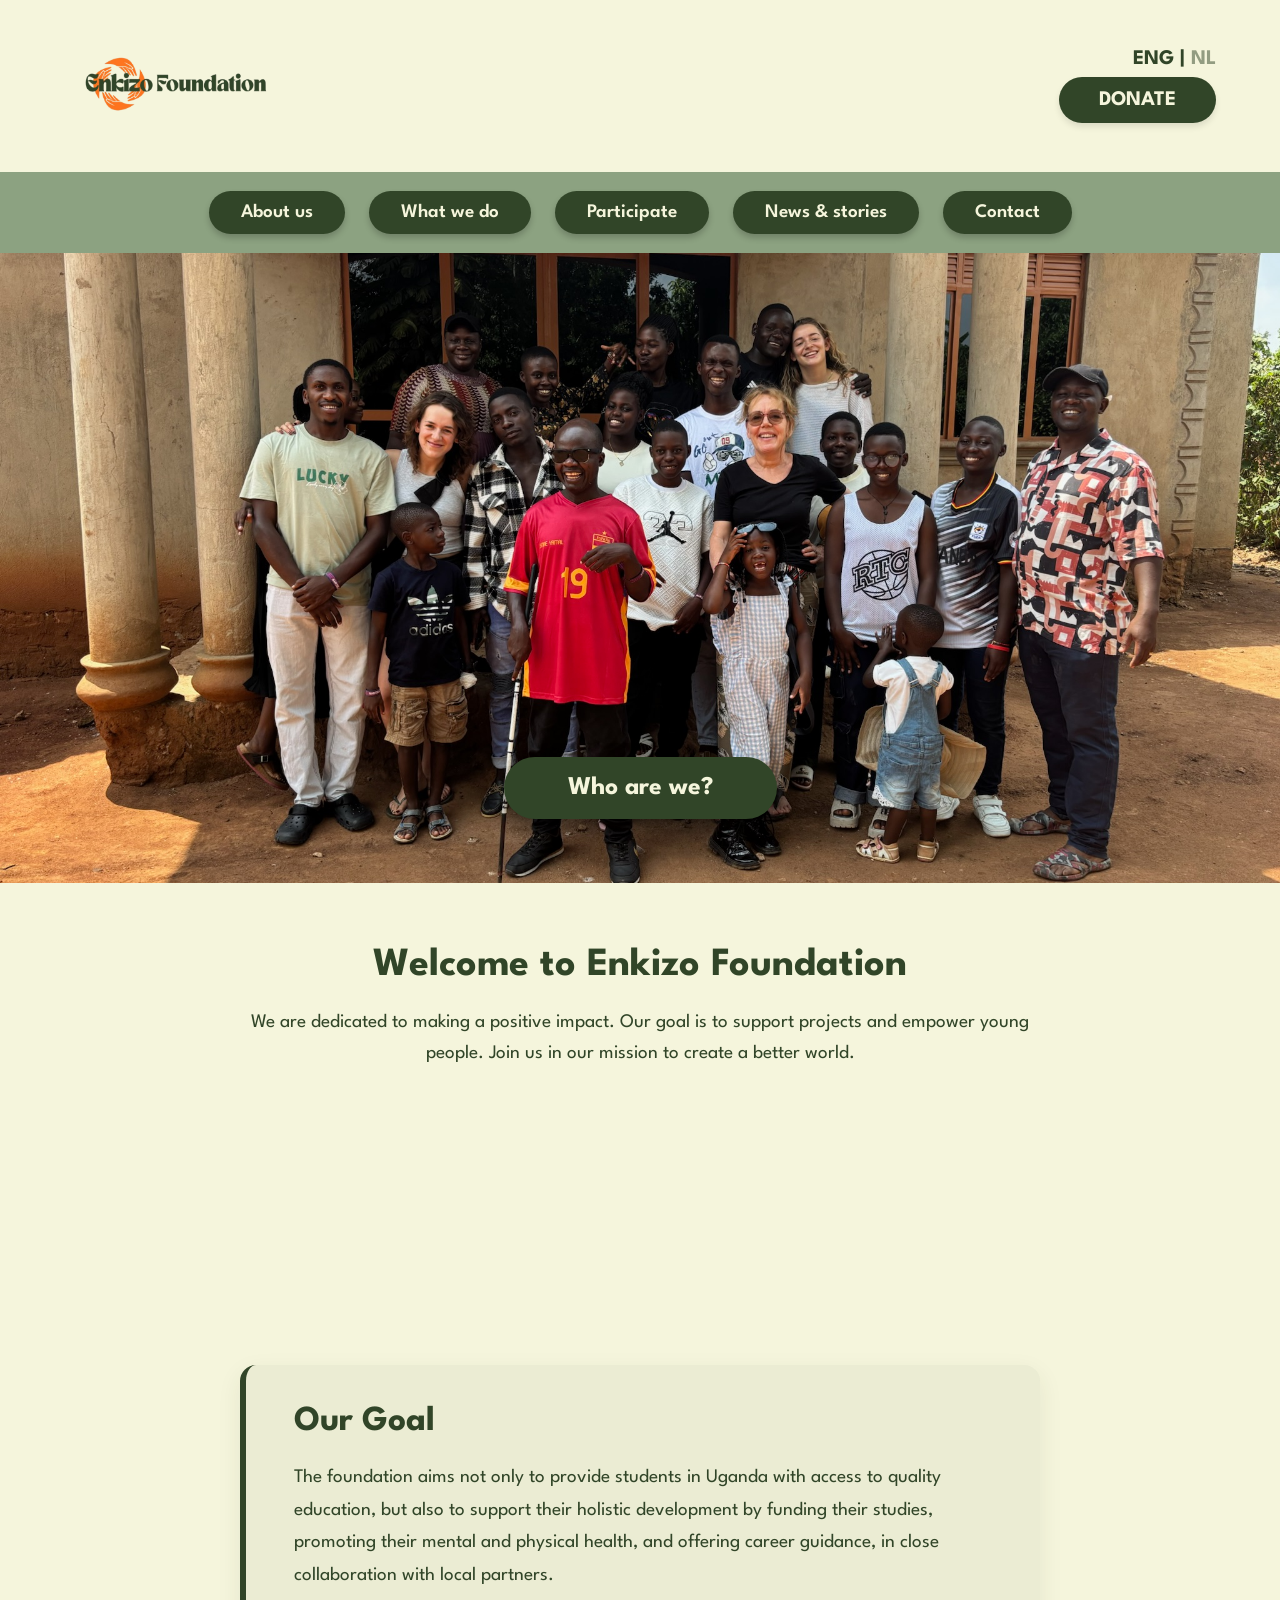
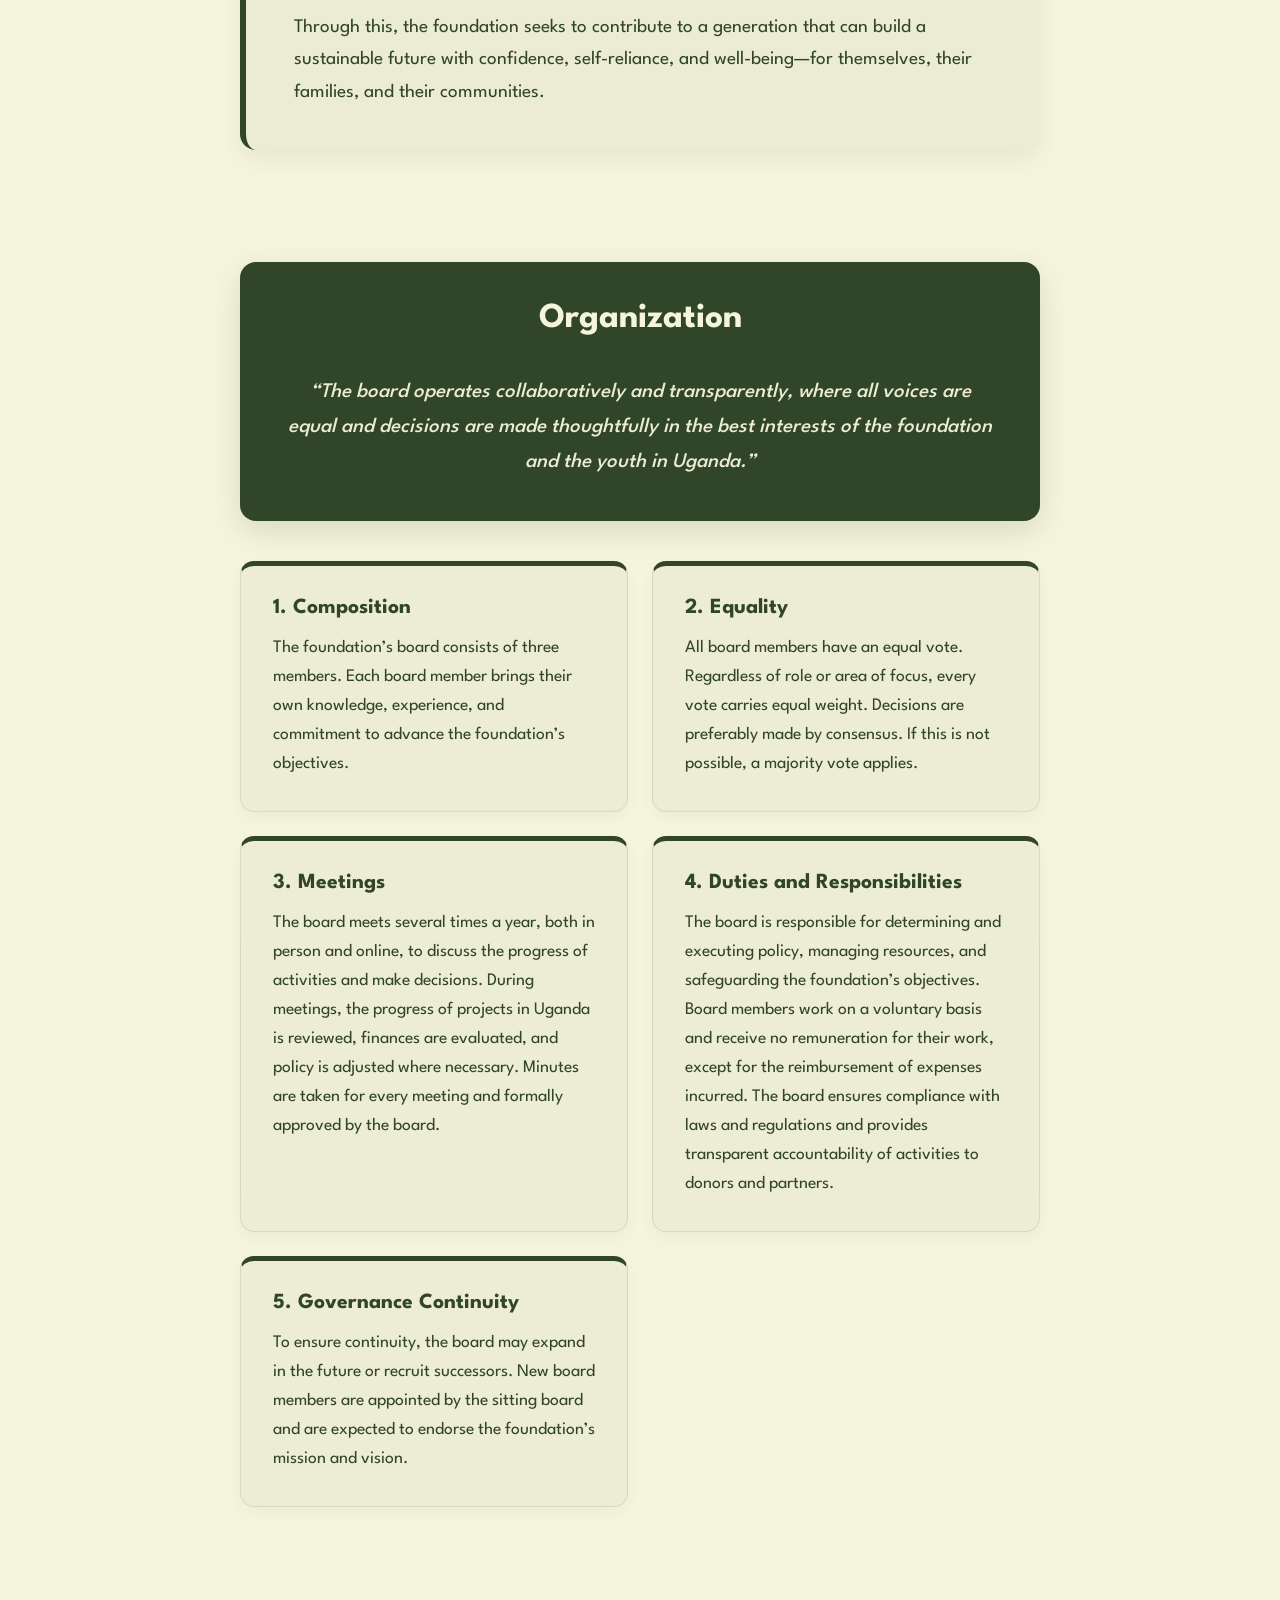
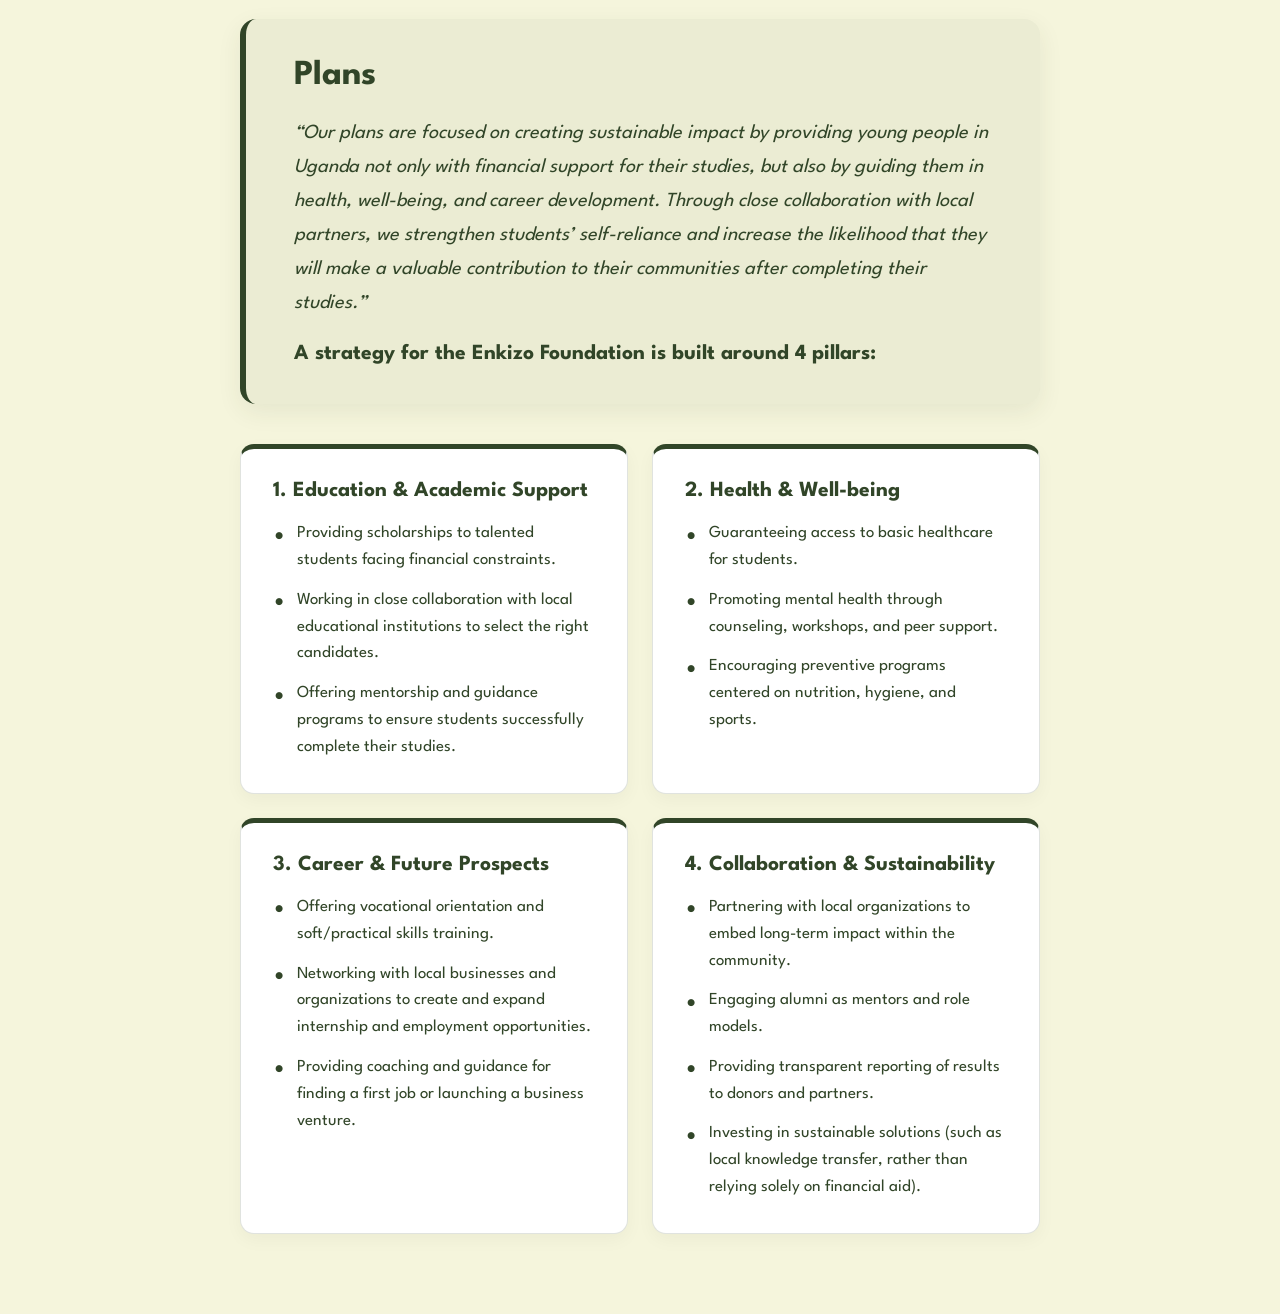
==== about.html @ b283cabc "finished about section" ====
<!DOCTYPE html>
<html lang="en">
<head>
    <meta charset="UTF-8">
    <meta name="viewport" content="width=device-width, initial-scale=1.0">
    <title>About Us - Enkizo Foundation</title>
    <link rel="stylesheet" href="style.css">
    <link href="https://fonts.googleapis.com/css2?family=League+Spartan:wght@400;500;600;700&display=swap" rel="stylesheet">
</head>
<body>
    <header class="top-bar">
        <div class="logo-container">
            <a href="index.html"><img src="assets/logo.png" alt="Enkizo Foundation Logo" class="logo"></a>
        </div>
        <div class="header-right">
            <div class="language-toggle">
                <span id="lang-eng" class="lang-btn active">ENG</span> | <span id="lang-nl" class="lang-btn">NL</span>
            </div>
            <button class="donate-btn" id="donate-btn">DONATE</button>
        </div>
    </header>
    
    <nav class="main-nav">
        <div class="nav-item">
            <button class="nav-btn" id="nav-about">About us</button>
            <div class="dropdown">
                <a href="about.html#goal" id="sub-goal">Our goal</a>
                <a href="about.html#org" id="sub-org">Organization</a>
                <a href="about.html#plans" id="sub-plans">Plans</a>
            </div>
        </div>
        <div class="nav-item">
            <button class="nav-btn" id="nav-what">What we do</button>
            <div class="dropdown">
                <a href="what-we-do.html#projects" id="sub-projects">Projects</a>
                <a href="what-we-do.html#youth" id="sub-youth">The Young People</a>
            </div>
        </div>
        <div class="nav-item">
            <button class="nav-btn" id="nav-participate">Participate</button>
            <div class="dropdown">
                <a href="participate.html#one-time" id="sub-onetime">One-time Donation</a>
                <a href="participate.html#donor" id="sub-donor">become a donor</a>
            </div>
        </div>
        <div class="nav-item">
            <button class="nav-btn" id="nav-news">News & stories</button>
            <div class="dropdown">
                <a href="news.html#photos" id="sub-photos">Photos</a>
                <a href="news.html#videos" id="sub-videos">videos</a>
                <a href="news.html#stories" id="sub-stories">Stories</a>
            </div>
        </div>
        <div class="nav-item">
            <a href="contact.html" class="nav-btn-link"><button class="nav-btn" id="nav-contact">Contact</button></a>
        </div>
    </nav>

    <main class="hero-section">
        <div class="hero-content">
            <a href="about.html"><button class="who-btn" id="who-btn">Who are we?</button></a>
        </div>
    </main>

    <section class="content-section" id="about">
        <div class="container">
            <h2 id="about-us-heading">Welcome to Enkizo Foundation</h2>
            <p id="about-us-text">We are dedicated to making a positive impact. Our goal is to support projects and empower young people. Join us in our mission to create a better world.</p>
        </div>
    </section>

    <!-- Subsection: Our Goal -->
    <section class="goal-section" id="goal">
        <div class="container">
            <div class="goal-card">
                <h2 id="goal-heading" class="section-title">Our Goal</h2>
                <div class="goal-content">
                    <p id="goal-p1" class="goal-text">The foundation aims not only to provide students in Uganda with access to quality education, but also to support their holistic development by funding their studies, promoting their mental and physical health, and offering career guidance, in close collaboration with local partners.</p>
                    <p id="goal-p2" class="goal-text">Through this, the foundation seeks to contribute to a generation that can build a sustainable future with confidence, self-reliance, and well-being—for themselves, their families, and their communities.</p>
                </div>
            </div>
        </div>
    </section>

    <!-- Subsection: Organization -->
    <section class="org-section" id="org">
        <div class="container">
            <div class="org-header-card">
                <h2 id="org-heading" class="section-title">Organization</h2>
                <blockquote id="org-quote" class="org-quote">
                    “The board operates collaboratively and transparently, where all voices are equal and decisions are made thoughtfully in the best interests of the foundation and the youth in Uganda.”
                </blockquote>
            </div>

            <div class="org-grid">
                <div class="org-card">
                    <h3 id="org-item1-title" class="org-card-title">1. Composition</h3>
                    <p id="org-item1-text" class="org-card-text">The foundation’s board consists of three members. Each board member brings their own knowledge, experience, and commitment to advance the foundation’s objectives.</p>
                </div>
                <div class="org-card">
                    <h3 id="org-item2-title" class="org-card-title">2. Equality</h3>
                    <p id="org-item2-text" class="org-card-text">All board members have an equal vote. Regardless of role or area of focus, every vote carries equal weight. Decisions are preferably made by consensus. If this is not possible, a majority vote applies.</p>
                </div>
                <div class="org-card">
                    <h3 id="org-item3-title" class="org-card-title">3. Meetings</h3>
                    <p id="org-item3-text" class="org-card-text">The board meets several times a year, both in person and online, to discuss the progress of activities and make decisions. During meetings, the progress of projects in Uganda is reviewed, finances are evaluated, and policy is adjusted where necessary. Minutes are taken for every meeting and formally approved by the board.</p>
                </div>
                <div class="org-card">
                    <h3 id="org-item4-title" class="org-card-title">4. Duties and Responsibilities</h3>
                    <p id="org-item4-text" class="org-card-text">The board is responsible for determining and executing policy, managing resources, and safeguarding the foundation’s objectives. Board members work on a voluntary basis and receive no remuneration for their work, except for the reimbursement of expenses incurred. The board ensures compliance with laws and regulations and provides transparent accountability of activities to donors and partners.</p>
                </div>
                <div class="org-card">
                    <h3 id="org-item5-title" class="org-card-title">5. Governance Continuity</h3>
                    <p id="org-item5-text" class="org-card-text">To ensure continuity, the board may expand in the future or recruit successors. New board members are appointed by the sitting board and are expected to endorse the foundation’s mission and vision.</p>
                </div>
            </div>
        </div>
    </section>

    <!-- Subsection: Plans -->
    <section class="plans-section" id="plans">
        <div class="container">
            <div class="plans-header-card">
                <h2 id="plans-heading" class="section-title">Plans</h2>
                <blockquote id="plans-quote" class="plans-quote">
                    “Our plans are focused on creating sustainable impact by providing young people in Uganda not only with financial support for their studies, but also by guiding them in health, well-being, and career development. Through close collaboration with local partners, we strengthen students’ self-reliance and increase the likelihood that they will make a valuable contribution to their communities after completing their studies.”
                </blockquote>
                <p id="plans-subheading" class="plans-subheading">A strategy for the Enkizo Foundation is built around 4 pillars:</p>
            </div>

            <div class="plans-grid">
                <div class="pillar-card">
                    <h3 id="pillar1-title" class="pillar-title">1. Education & Academic Support</h3>
                    <ul class="pillar-list">
                        <li id="pillar1-item1">Providing scholarships to talented students facing financial constraints.</li>
                        <li id="pillar1-item2">Working in close collaboration with local educational institutions to select the right candidates.</li>
                        <li id="pillar1-item3">Offering mentorship and guidance programs to ensure students successfully complete their studies.</li>
                    </ul>
                </div>

                <div class="pillar-card">
                    <h3 id="pillar2-title" class="pillar-title">2. Health & Well-being</h3>
                    <ul class="pillar-list">
                        <li id="pillar2-item1">Guaranteeing access to basic healthcare for students.</li>
                        <li id="pillar2-item2">Promoting mental health through counseling, workshops, and peer support.</li>
                        <li id="pillar2-item3">Encouraging preventive programs centered on nutrition, hygiene, and sports.</li>
                    </ul>
                </div>

                <div class="pillar-card">
                    <h3 id="pillar3-title" class="pillar-title">3. Career & Future Prospects</h3>
                    <ul class="pillar-list">
                        <li id="pillar3-item1">Offering vocational orientation and soft/practical skills training.</li>
                        <li id="pillar3-item2">Networking with local businesses and organizations to create and expand internship and employment opportunities.</li>
                        <li id="pillar3-item3">Providing coaching and guidance for finding a first job or launching a business venture.</li>
                    </ul>
                </div>

                <div class="pillar-card">
                    <h3 id="pillar4-title" class="pillar-title">4. Collaboration & Sustainability</h3>
                    <ul class="pillar-list">
                        <li id="pillar4-item1">Partnering with local organizations to embed long-term impact within the community.</li>
                        <li id="pillar4-item2">Engaging alumni as mentors and role models.</li>
                        <li id="pillar4-item3">Providing transparent reporting of results to donors and partners.</li>
                        <li id="pillar4-item4">Investing in sustainable solutions (such as local knowledge transfer, rather than relying solely on financial aid).</li>
                    </ul>
                </div>
            </div>
        </div>
    </section>

    <script src="script.js"></script>
</body>
</html>
---- style.css ----
:root {
    --primary-green: #314528;
    --beige: #f5f5dc;
    --text-color: #314528;
    --nav-bg: #8ca281;
}

html {
    scroll-behavior: smooth;
}

* {
    box-sizing: border-box;
    margin: 0;
    padding: 0;
}

body {
    font-family: 'League Spartan', sans-serif;
    background-color: var(--beige);
    color: var(--text-color);
}

.top-bar {
    display: flex;
    justify-content: space-between;
    align-items: center;
    padding: 1.5rem 4rem;
    background-color: var(--beige);
}

.logo-container .logo {
    height: 120px;
    object-fit: contain;
}

.header-right {
    display: flex;
    flex-direction: column;
    align-items: flex-end;
    gap: 0.5rem;
}

.language-toggle {
    font-size: 1.3rem;
    font-weight: 700;
}

.lang-btn {
    opacity: 0.5;
    cursor: pointer;
    transition: opacity 0.3s;
}

.lang-btn.active {
    opacity: 1;
}

.donate-btn {
    background-color: var(--primary-green);
    color: var(--beige);
    border: none;
    padding: 0.8rem 2.5rem;
    font-size: 1.3rem;
    font-weight: 700;
    border-radius: 40px;
    cursor: pointer;
    font-family: 'League Spartan', sans-serif;
    box-shadow: 0 4px 6px rgba(0,0,0,0.1);
    transition: transform 0.2s, box-shadow 0.2s;
}

.donate-btn:hover {
    transform: translateY(-2px);
    box-shadow: 0 6px 12px rgba(0,0,0,0.15);
}

.main-nav {
    display: flex;
    justify-content: center;
    gap: 1.5rem;
    background-color: var(--nav-bg);
    padding: 1.2rem;
}

.nav-item {
    position: relative;
}

.nav-btn {
    background-color: var(--primary-green);
    color: var(--beige);
    border: none;
    padding: 0.8rem 2rem;
    font-size: 1.2rem;
    font-weight: 600;
    border-radius: 30px;
    cursor: pointer;
    font-family: 'League Spartan', sans-serif;
    box-shadow: 0 4px 6px rgba(0,0,0,0.2);
    transition: background-color 0.3s;
}

.nav-btn:hover {
    background-color: #24351d;
}

.dropdown {
    display: none;
    position: absolute;
    top: 100%;
    left: 50%;
    transform: translateX(-50%);
    background-color: transparent;
    min-width: 200px;
    z-index: 10;
    margin-top: 15px;
    gap: 10px;
}

.nav-item .dropdown.show {
    display: flex;
    flex-direction: column;
}

.dropdown a {
    background-color: var(--primary-green);
    color: var(--beige);
    padding: 0.8rem 2rem;
    text-decoration: none;
    display: block;
    text-align: center;
    font-size: 1.2rem;
    font-weight: 600;
    border-radius: 30px;
    box-shadow: 0 4px 6px rgba(0,0,0,0.2);
    transition: background-color 0.3s;
    font-family: 'League Spartan', sans-serif;
}

.dropdown a:hover {
    background-color: #24351d;
}

.hero-section {
    height: 70vh;
    min-height: 500px;
    background-image: url('assets/bg.png');
    background-size: cover;
    background-position: center;
    display: flex;
    align-items: flex-end;
    justify-content: center;
    padding-bottom: 4rem;
    position: relative;
}

.who-btn {
    background-color: var(--primary-green);
    color: var(--beige);
    border: none;
    padding: 1.2rem 4rem;
    font-size: 1.6rem;
    font-weight: 700;
    border-radius: 40px;
    cursor: pointer;
    font-family: 'League Spartan', sans-serif;
    box-shadow: 0 10px 20px rgba(0,0,0,0.5); /* Shade effect requested */
    transition: transform 0.3s, box-shadow 0.3s;
}

.who-btn:hover {
    transform: translateY(-4px);
    box-shadow: 0 15px 25px rgba(0,0,0,0.6);
}

.content-section {
    padding: 4rem 2rem;
    text-align: center;
    background-color: var(--beige);
    min-height: 50vh;
}

.container {
    max-width: 800px;
    margin: 0 auto;
}

.content-section h2 {
    font-size: 2.5rem;
    margin-bottom: 1.5rem;
    color: var(--primary-green);
}

.content-section p {
    font-size: 1.2rem;
    line-height: 1.6;
}

/* Our Goal Section */
.goal-section {
    padding: 2rem 2rem 5rem 2rem;
    background-color: var(--beige);
}

.goal-card {
    background-color: rgba(49, 69, 40, 0.05);
    border-left: 6px solid var(--primary-green);
    border-radius: 16px;
    padding: 2.5rem 3rem;
    box-shadow: 0 8px 24px rgba(49, 69, 40, 0.08);
    text-align: left;
    transition: transform 0.3s ease, box-shadow 0.3s ease;
}

.goal-card:hover {
    transform: translateY(-3px);
    box-shadow: 0 12px 32px rgba(49, 69, 40, 0.12);
}

.section-title {
    font-size: 2.2rem;
    color: var(--primary-green);
    margin-bottom: 1.5rem;
    position: relative;
    display: inline-block;
}

.goal-content {
    display: flex;
    flex-direction: column;
    gap: 1.2rem;
}

.goal-text {
    font-size: 1.2rem;
    line-height: 1.7;
    color: var(--text-color);
}

/* Organization Section */
.org-section {
    padding: 2rem 2rem 5rem 2rem;
    background-color: var(--beige);
}

.org-header-card {
    background-color: var(--primary-green);
    color: var(--beige);
    border-radius: 16px;
    padding: 2.5rem 3rem;
    box-shadow: 0 10px 30px rgba(49, 69, 40, 0.15);
    margin-bottom: 2.5rem;
    text-align: center;
}

.org-header-card .section-title {
    color: var(--beige);
}

.org-quote {
    font-size: 1.3rem;
    font-style: italic;
    line-height: 1.7;
    margin-top: 1rem;
    opacity: 0.95;
    font-weight: 500;
}

.org-grid {
    display: grid;
    grid-template-columns: repeat(auto-fit, minmax(320px, 1fr));
    gap: 1.5rem;
}

.org-card {
    background-color: rgba(49, 69, 40, 0.04);
    border: 1px solid rgba(49, 69, 40, 0.12);
    border-top: 5px solid var(--primary-green);
    border-radius: 14px;
    padding: 2rem;
    box-shadow: 0 6px 18px rgba(0, 0, 0, 0.04);
    display: flex;
    flex-direction: column;
    gap: 1rem;
    transition: transform 0.3s ease, box-shadow 0.3s ease;
}

.org-card:hover {
    transform: translateY(-4px);
    box-shadow: 0 12px 28px rgba(49, 69, 40, 0.12);
}

.org-card-title {
    font-size: 1.35rem;
    color: var(--primary-green);
    font-weight: 700;
}

.org-card-text {
    font-size: 1.1rem;
    line-height: 1.65;
    color: var(--text-color);
}

/* Plans Section */
.plans-section {
    padding: 2rem 2rem 5rem 2rem;
    background-color: var(--beige);
}

.plans-header-card {
    background-color: rgba(49, 69, 40, 0.05);
    border-left: 6px solid var(--primary-green);
    border-radius: 16px;
    padding: 2.5rem 3rem;
    box-shadow: 0 8px 24px rgba(49, 69, 40, 0.08);
    margin-bottom: 2.5rem;
    text-align: left;
}

.plans-quote {
    font-size: 1.25rem;
    font-style: italic;
    line-height: 1.7;
    color: var(--text-color);
    margin-bottom: 1.5rem;
}

.plans-subheading {
    font-size: 1.35rem;
    font-weight: 700;
    color: var(--primary-green);
}

.plans-grid {
    display: grid;
    grid-template-columns: repeat(auto-fit, minmax(320px, 1fr));
    gap: 1.5rem;
}

.pillar-card {
    background-color: #ffffff;
    border: 1px solid rgba(49, 69, 40, 0.15);
    border-top: 5px solid var(--primary-green);
    border-radius: 14px;
    padding: 2rem;
    box-shadow: 0 6px 18px rgba(0, 0, 0, 0.04);
    display: flex;
    flex-direction: column;
    gap: 1.2rem;
    transition: transform 0.3s ease, box-shadow 0.3s ease;
}

.pillar-card:hover {
    transform: translateY(-4px);
    box-shadow: 0 12px 28px rgba(49, 69, 40, 0.12);
}

.pillar-title {
    font-size: 1.35rem;
    color: var(--primary-green);
    font-weight: 700;
}

.pillar-list {
    list-style-type: none;
    padding-left: 0;
    display: flex;
    flex-direction: column;
    gap: 0.8rem;
}

.pillar-list li {
    font-size: 1.05rem;
    line-height: 1.6;
    color: var(--text-color);
    position: relative;
    padding-left: 1.5rem;
}

.pillar-list li::before {
    content: "•";
    color: var(--primary-green);
    font-weight: bold;
    font-size: 1.4rem;
    position: absolute;
    left: 0;
    top: -0.1rem;
}

/* Responsive design */
@media screen and (max-width: 768px) {
    .top-bar {
        flex-direction: column;
        padding: 1.5rem;
        gap: 1.5rem;
    }
    
    .header-right {
        flex-wrap: wrap;
        justify-content: center;
        gap: 1rem;
    }

    .main-nav {
        flex-direction: column;
        align-items: stretch;
        gap: 0.5rem;
        padding: 1rem;
    }

    .nav-btn {
        width: 100%;
        padding: 1rem;
        border-radius: 10px;
    }

    .dropdown {
        position: static;
        transform: none;
        width: 100%;
        box-shadow: none;
        margin-top: 0.5rem;
        display: none;
        background-color: transparent;
    }
    
    .nav-item .dropdown.show {
        display: flex;
    }
    
    .dropdown a {
        width: 100%;
        padding: 1rem;
        border-radius: 10px;
    }

    .hero-section {
        height: 50vh;
        min-height: 400px;
        padding-bottom: 2rem;
    }
    
    .who-btn {
        padding: 1rem 2rem;
        font-size: 1.2rem;
    }

    .goal-section {
        padding: 1.5rem 1rem 3rem 1rem;
    }

    .goal-card {
        padding: 1.5rem;
        border-left-width: 4px;
    }

    .section-title {
        font-size: 1.8rem;
    }

    .goal-text {
        font-size: 1.05rem;
    }

    .org-section {
        padding: 1.5rem 1rem 3rem 1rem;
    }

    .org-header-card {
        padding: 1.5rem 1.25rem;
    }

    .org-quote {
        font-size: 1.1rem;
    }

    .org-grid {
        grid-template-columns: 1fr;
    }

    .org-card {
        padding: 1.35rem;
    }

    .org-card-title {
        font-size: 1.25rem;
    }

    .org-card-text {
        font-size: 1rem;
    }

    .plans-section {
        padding: 1.5rem 1rem 3rem 1rem;
    }

    .plans-header-card {
        padding: 1.5rem 1.25rem;
        border-left-width: 4px;
    }

    .plans-quote {
        font-size: 1.05rem;
    }

    .plans-subheading {
        font-size: 1.15rem;
    }

    .plans-grid {
        grid-template-columns: 1fr;
    }

    .pillar-card {
        padding: 1.35rem;
    }

    .pillar-title {
        font-size: 1.2rem;
    }

    .pillar-list li {
        font-size: 0.98rem;
    }
}
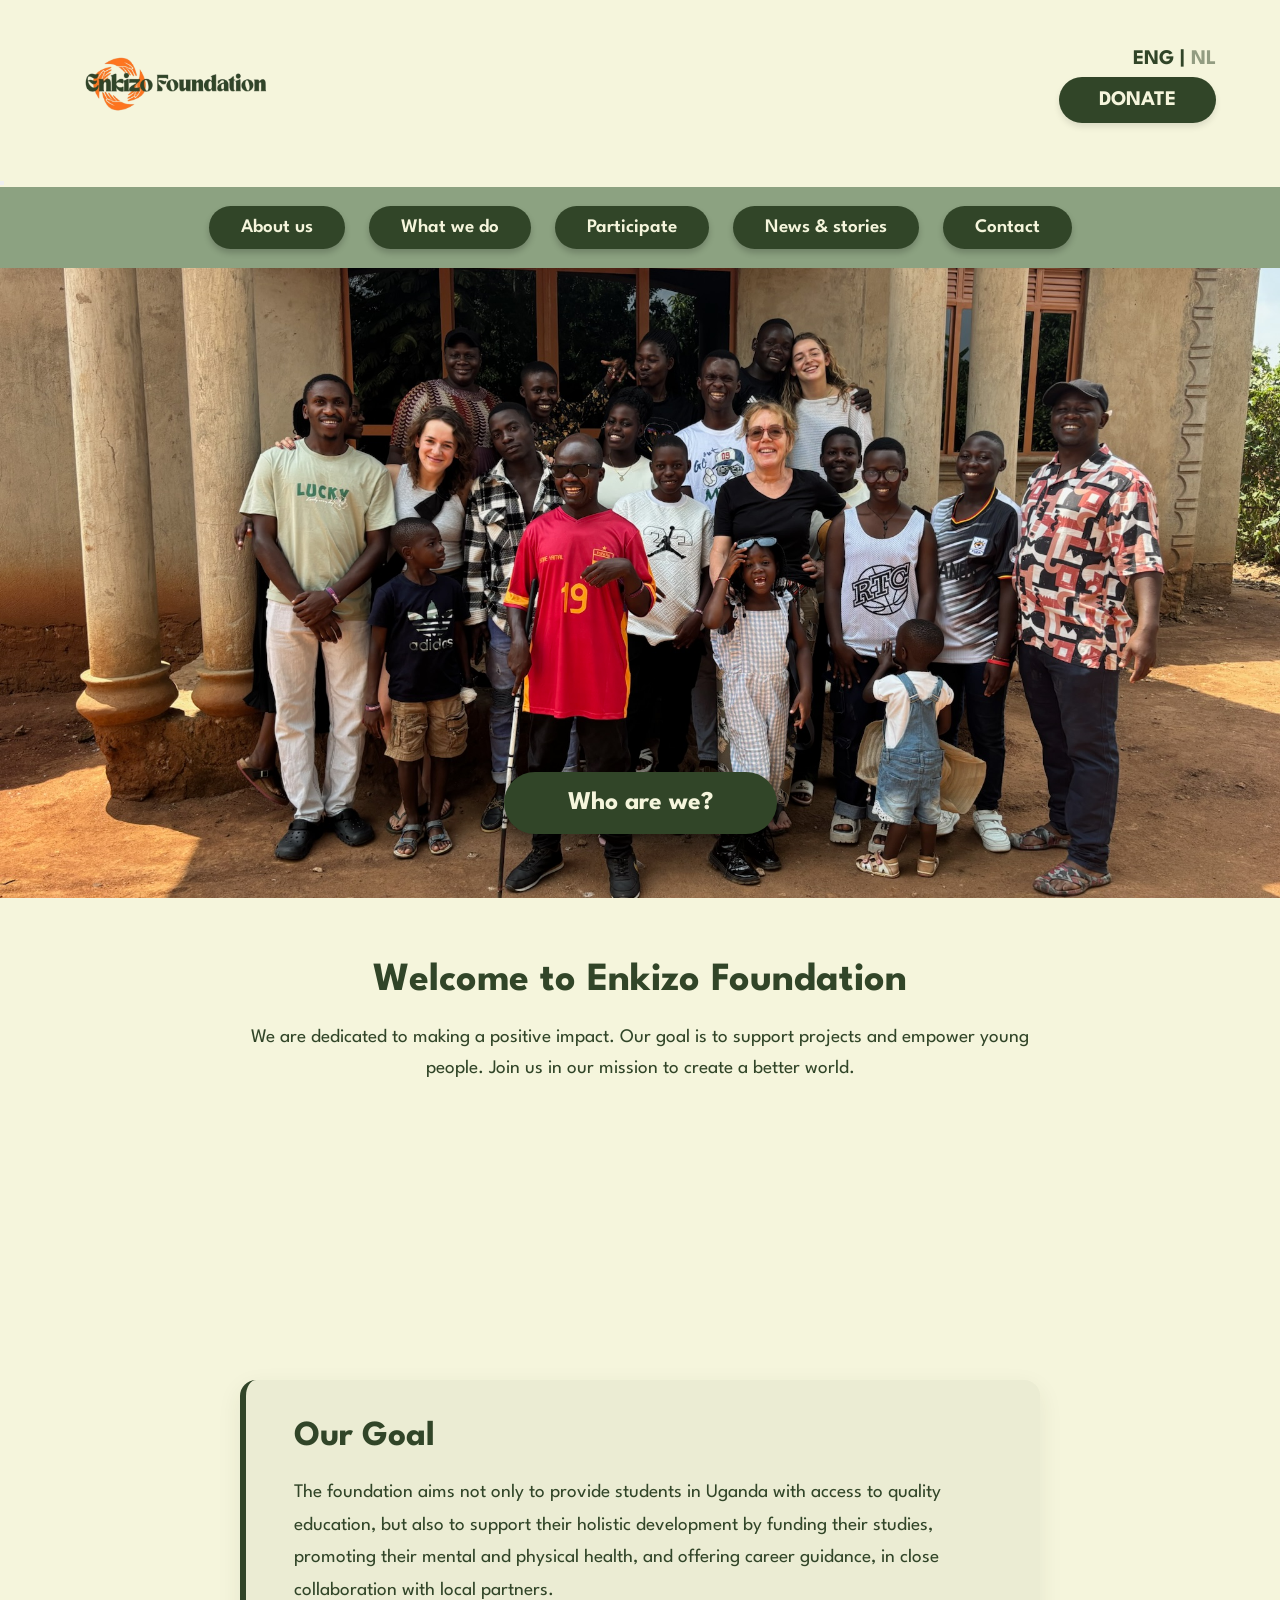
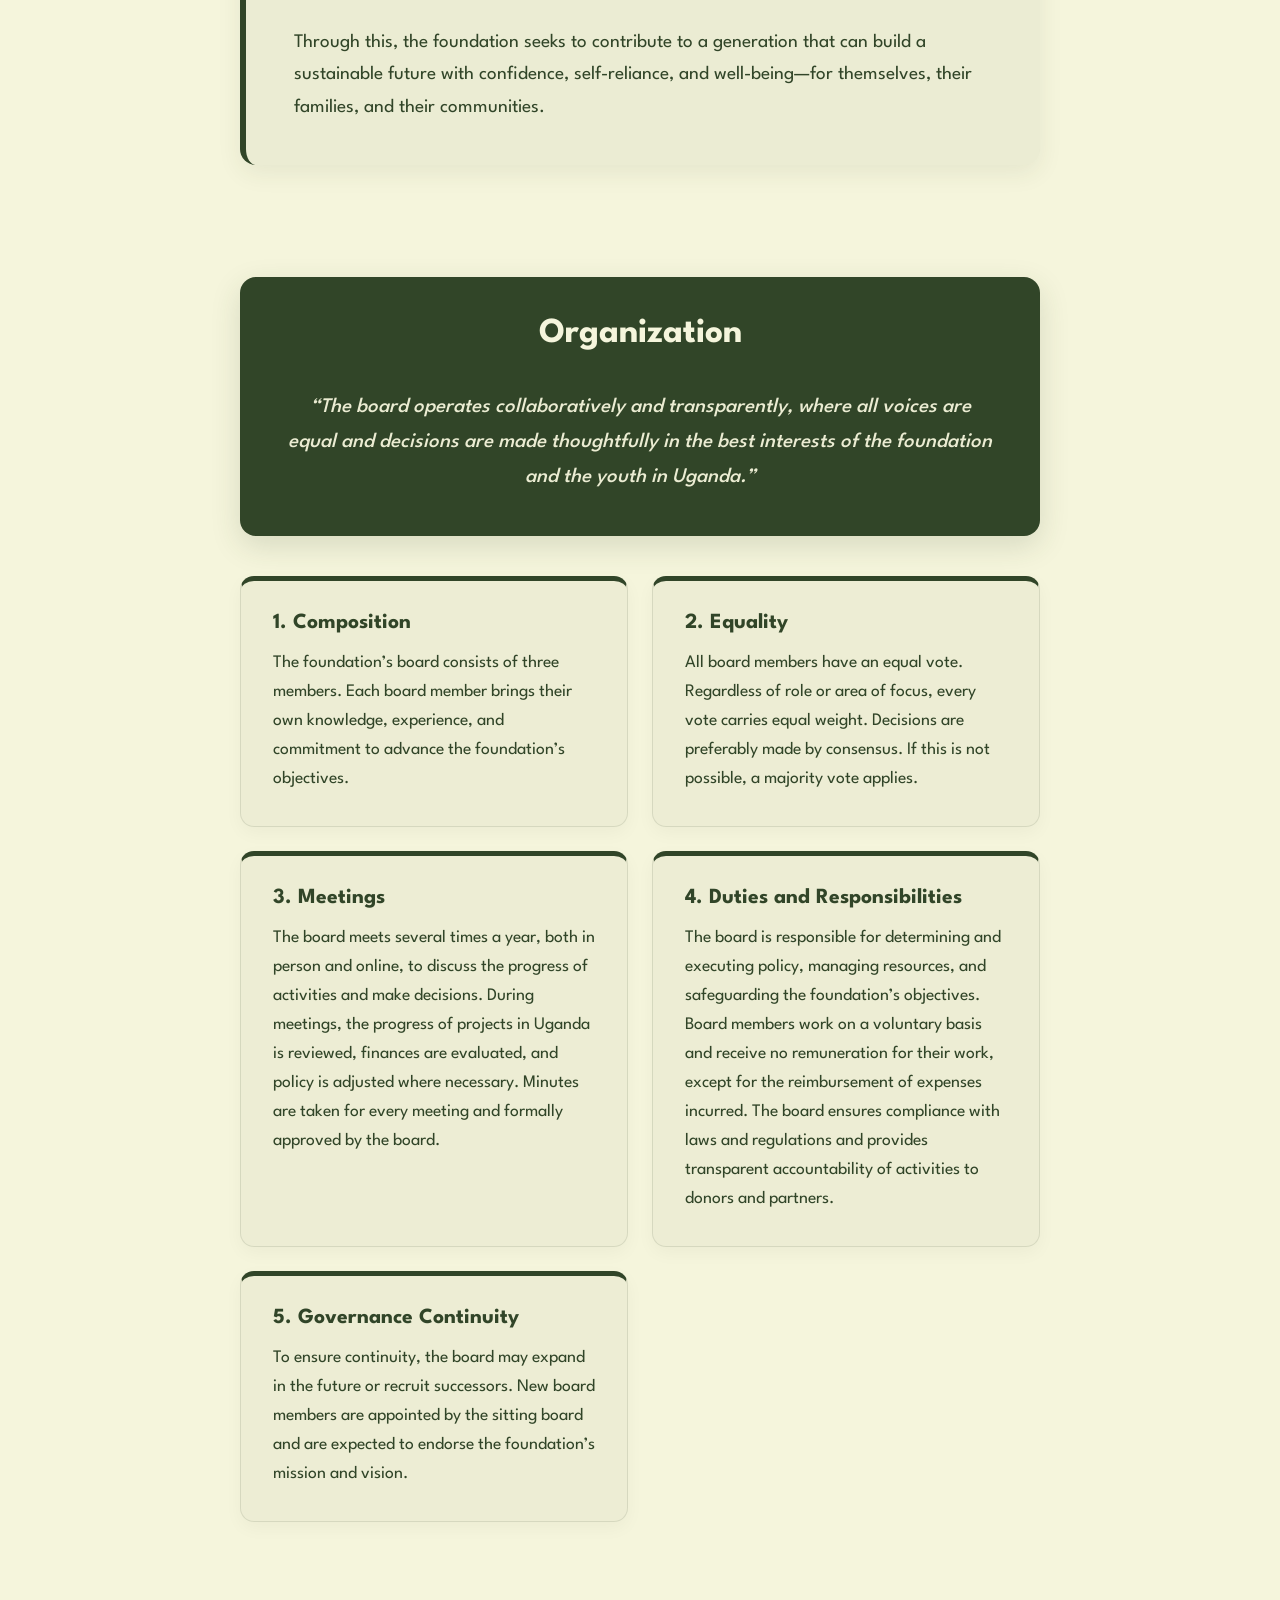
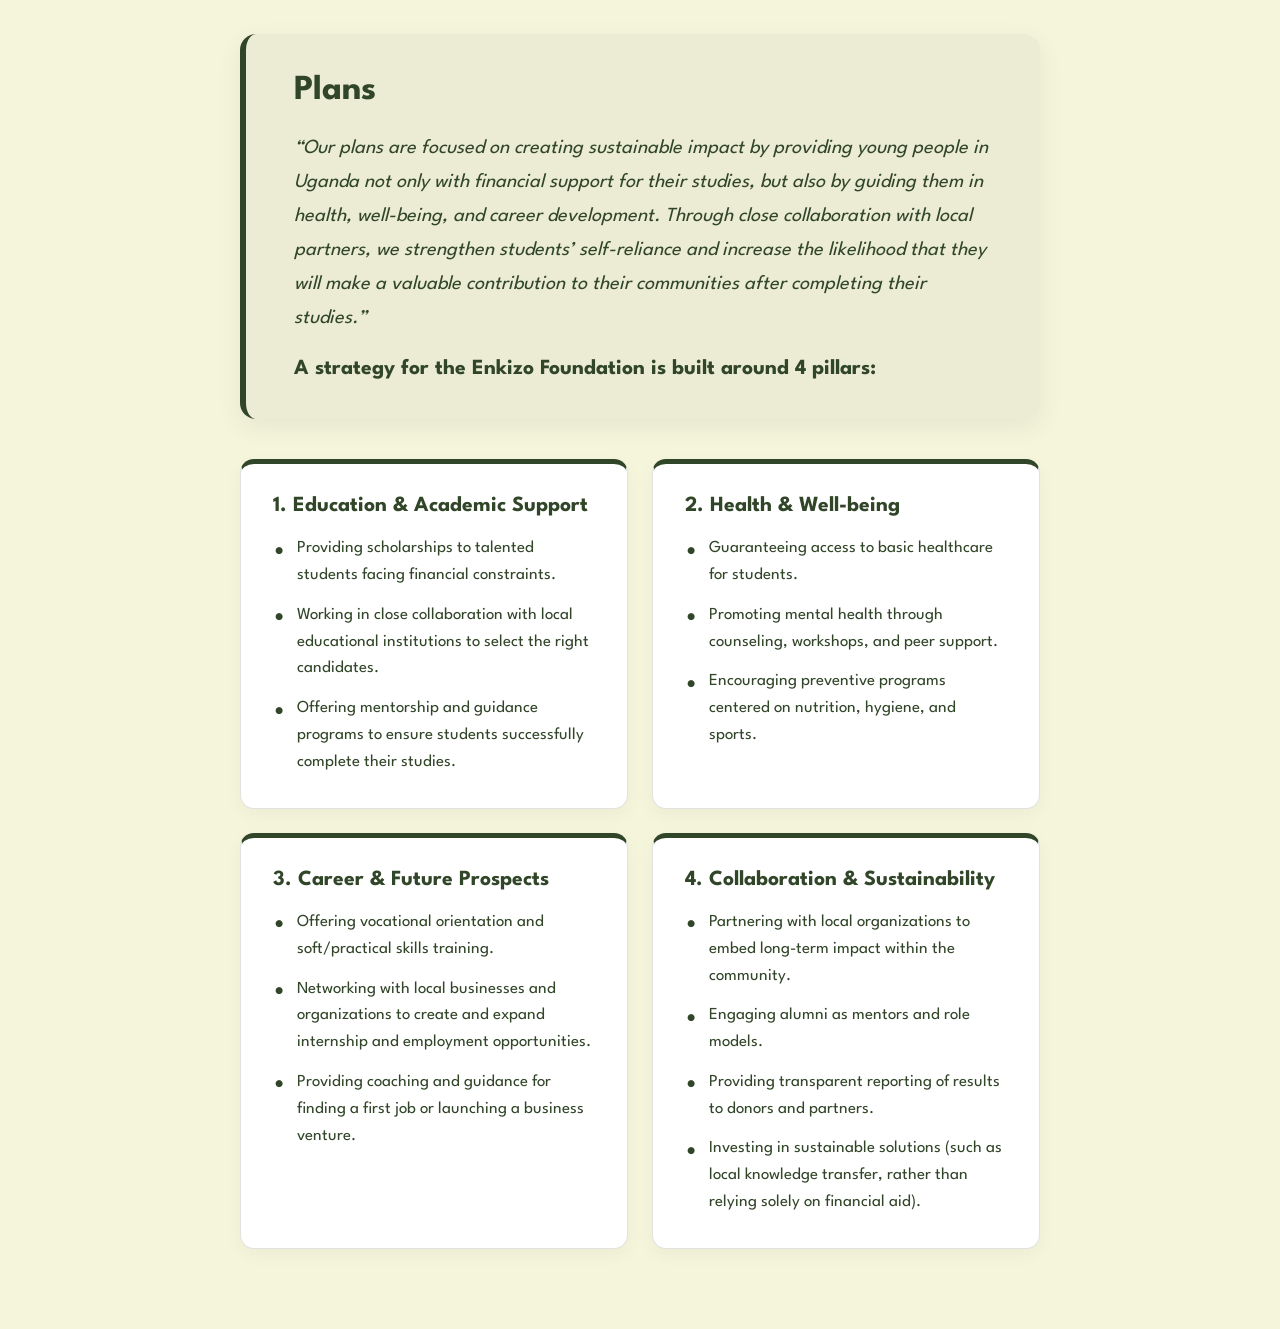
==== commit 2ca7b711: "updates" ====
--- a/about.html
+++ b/about.html
@@ -19,14 +19,19 @@
             <button class="donate-btn" id="donate-btn">DONATE</button>
         </div>
     </header>
-    
-    <nav class="main-nav">
+
+    <button class="hamburger" id="hamburger" aria-label="Open menu" aria-expanded="false">
+        <span></span><span></span><span></span>
+    </button>
+
+    <nav class="main-nav" id="main-nav">
         <div class="nav-item">
             <button class="nav-btn" id="nav-about">About us</button>
             <div class="dropdown">
                 <a href="about.html#goal" id="sub-goal">Our goal</a>
                 <a href="about.html#org" id="sub-org">Organization</a>
                 <a href="about.html#plans" id="sub-plans">Plans</a>
+                <a href="leadership.html#board" id="sub-leadership">Leadership & Foundation</a>
             </div>
         </div>
         <div class="nav-item">
@@ -169,6 +174,7 @@
         </div>
     </section>
 
-    <script src="script.js"></script>
+    <script src="translations.js"></script>
+    <script src="main.js"></script>
 </body>
 </html>
--- a/style.css
+++ b/style.css
@@ -85,6 +85,11 @@
 
 .nav-item {
     position: relative;
+}
+
+.nav-btn-link {
+    text-decoration: none;
+    display: inline-block;
 }
 
 .nav-btn {
@@ -525,3 +530,113 @@
         font-size: 0.98rem;
     }
 }
+
+/* ── Beneficiary Stories ── */
+.stories-grid {
+    display: grid;
+    grid-template-columns: repeat(auto-fit, minmax(340px, 1fr));
+    gap: 2rem;
+    margin-top: 2.5rem;
+}
+
+.story-card {
+    background-color: #ffffff;
+    border: 1px solid rgba(49, 69, 40, 0.15);
+    border-top: 5px solid var(--primary-green);
+    border-radius: 14px;
+    overflow: hidden;
+    box-shadow: 0 6px 18px rgba(0, 0, 0, 0.05);
+    transition: transform 0.3s ease, box-shadow 0.3s ease;
+}
+
+.story-card:hover {
+    transform: translateY(-4px);
+    box-shadow: 0 12px 28px rgba(49, 69, 40, 0.12);
+}
+
+.story-profile {
+    display: flex;
+    align-items: center;
+    gap: 1.25rem;
+    padding: 1.5rem 1.75rem;
+    background-color: rgba(49, 69, 40, 0.04);
+    border-bottom: 1px solid rgba(49, 69, 40, 0.1);
+}
+
+.story-avatar {
+    width: 80px;
+    height: 80px;
+    border-radius: 50%;
+    object-fit: cover;
+    flex-shrink: 0;
+    border: 3px solid var(--primary-green);
+}
+
+.story-meta {
+    display: flex;
+    flex-direction: column;
+    gap: 0.35rem;
+}
+
+.story-meta-row {
+    display: flex;
+    gap: 0.5rem;
+    font-size: 0.95rem;
+    line-height: 1.4;
+    flex-wrap: wrap;
+}
+
+.story-meta-label {
+    font-weight: 700;
+    color: var(--primary-green);
+}
+
+.story-meta-label::after {
+    content: ":";
+}
+
+.story-meta-value {
+    color: var(--text-color);
+}
+
+.story-body {
+    padding: 1.5rem 1.75rem;
+    display: flex;
+    flex-direction: column;
+    gap: 1.25rem;
+}
+
+.story-section-title {
+    font-size: 1.05rem;
+    font-weight: 700;
+    color: var(--primary-green);
+    text-transform: uppercase;
+    letter-spacing: 0.04em;
+    margin-bottom: 0.4rem;
+}
+
+.story-text {
+    font-size: 1.05rem;
+    line-height: 1.7;
+    color: var(--text-color);
+}
+
+@media screen and (max-width: 768px) {
+    .stories-grid {
+        grid-template-columns: 1fr;
+    }
+
+    .story-profile {
+        flex-direction: column;
+        text-align: center;
+        padding: 1.25rem;
+    }
+
+    .story-meta-row {
+        justify-content: center;
+    }
+
+    .story-body {
+        padding: 1.25rem;
+    }
+}
